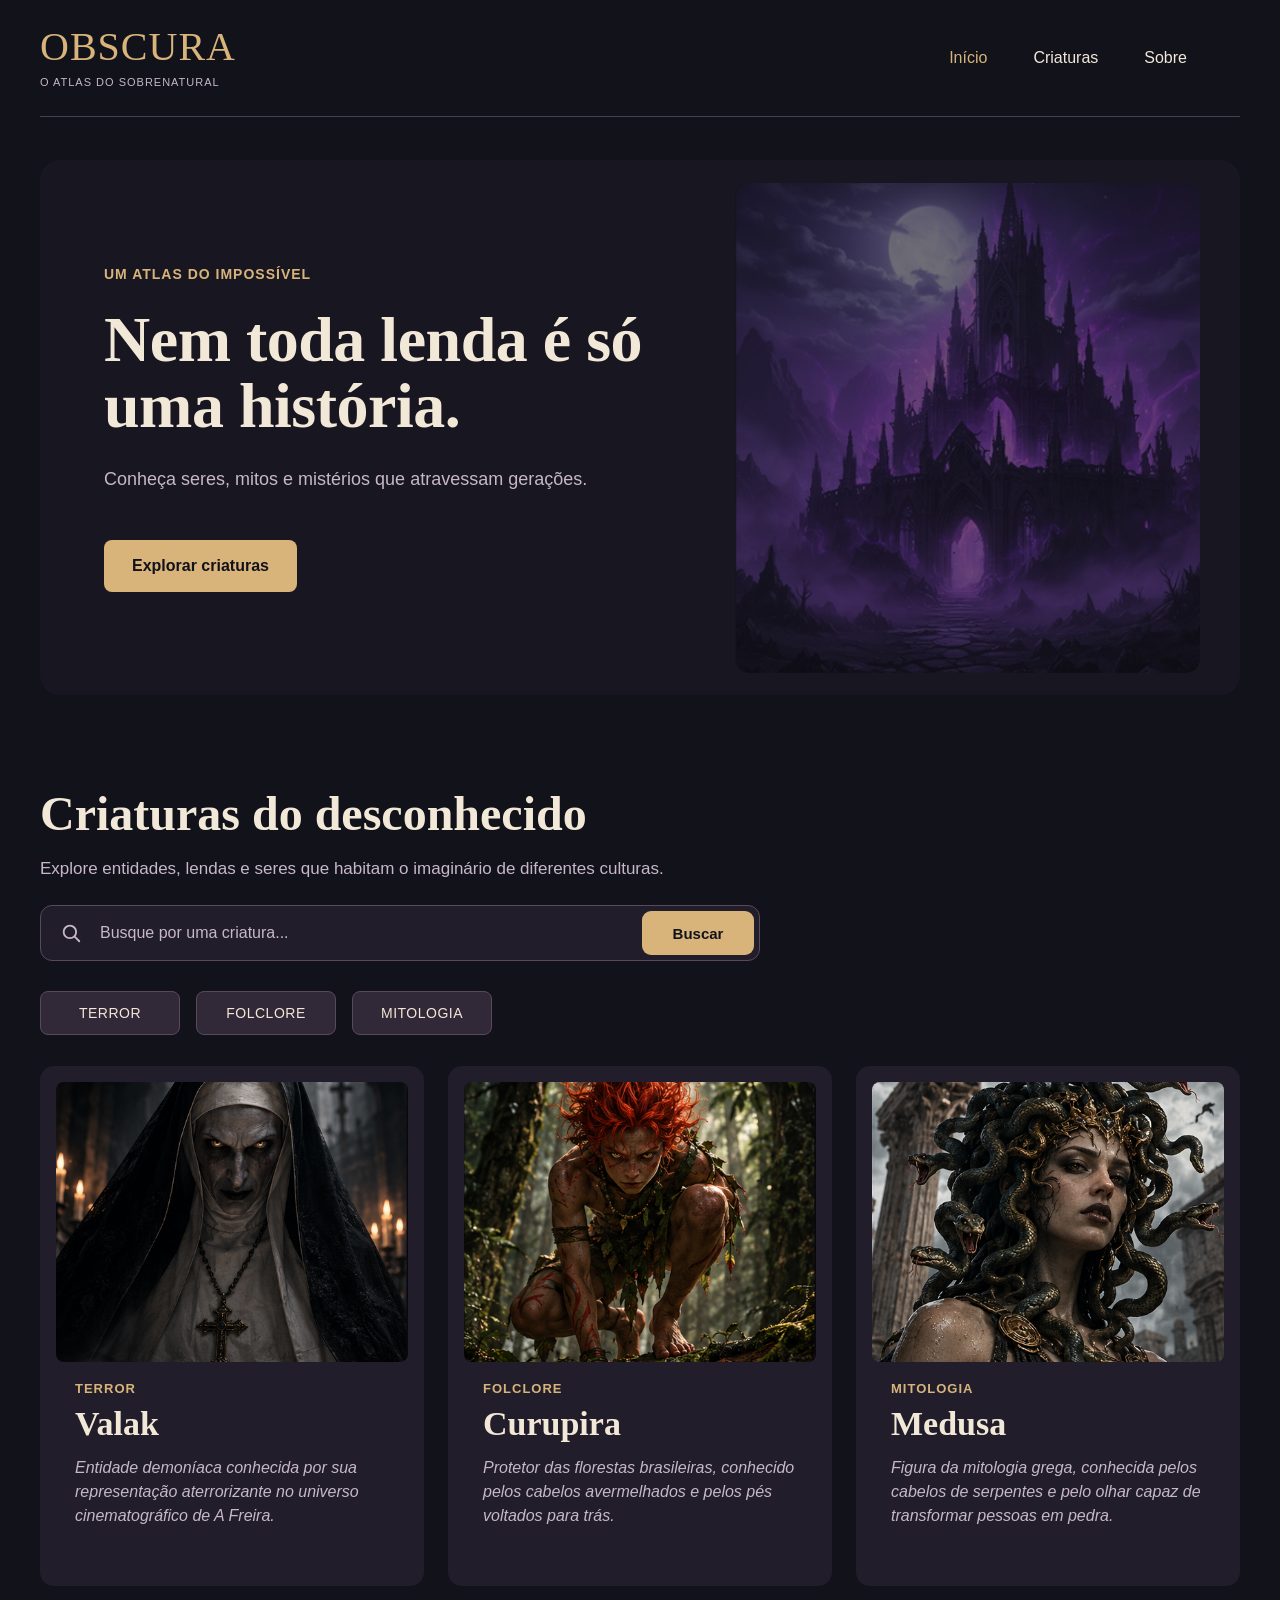
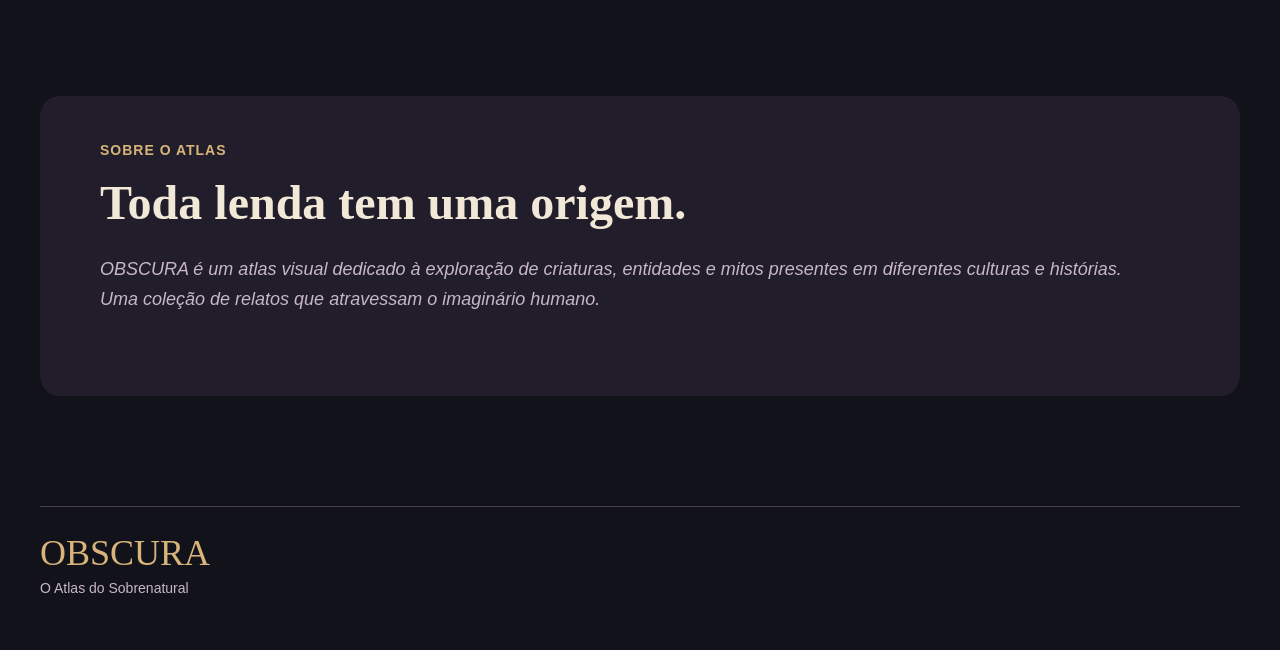
==== index.html @ 75704dc0 "Criar index.html para OBSCURA site redirecionamento" ====
<!DOCTYPE html>
<html lang="pt-BR">
<head>
    <meta charset="UTF-8">
    <meta name="viewport" content="width=device-width, initial-scale=1.0">
    <title>OBSCURA</title>
    <meta http-equiv="refresh" content="0; url=OBSCURA_Desktop/">
</head>
<body>
    <p>Abrindo o site OBSCURA...</p>
    <a href="OBSCURA_Desktop/">Clique aqui para acessar.</a>
</body>
</html>
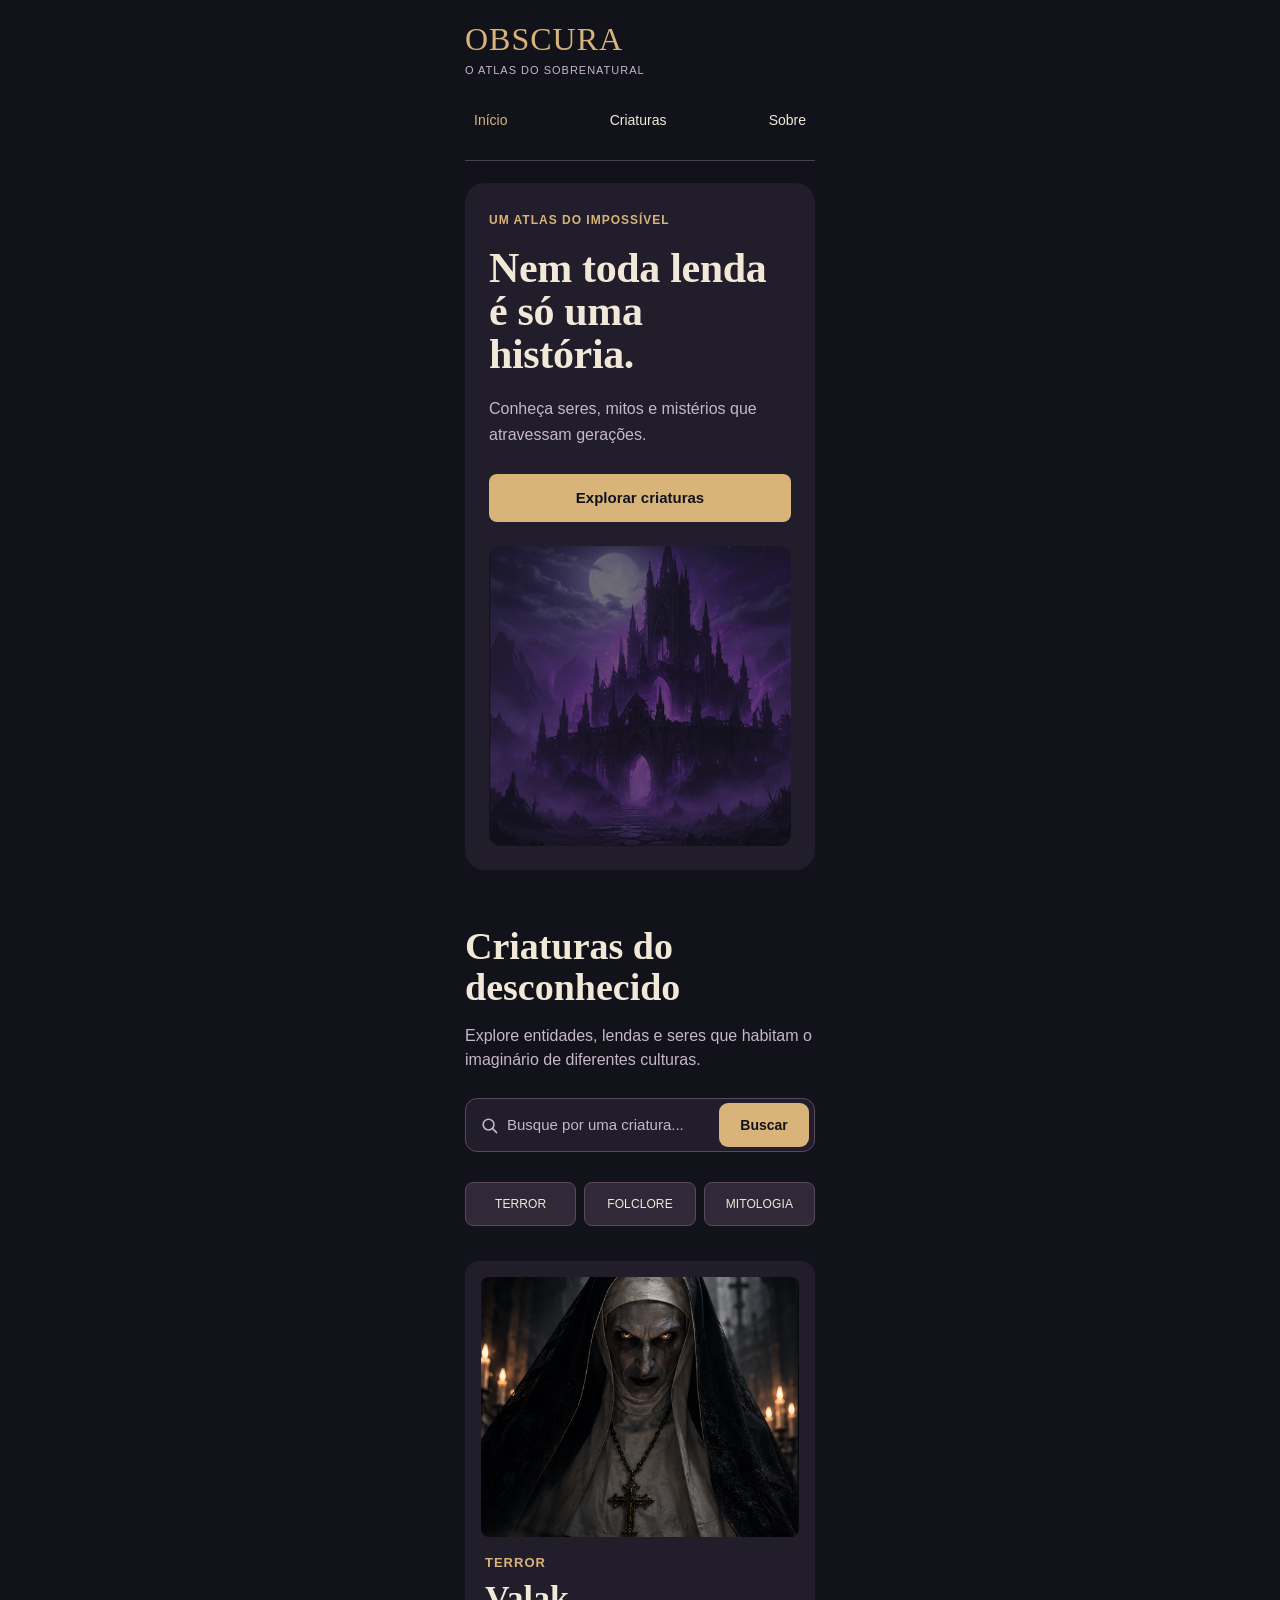
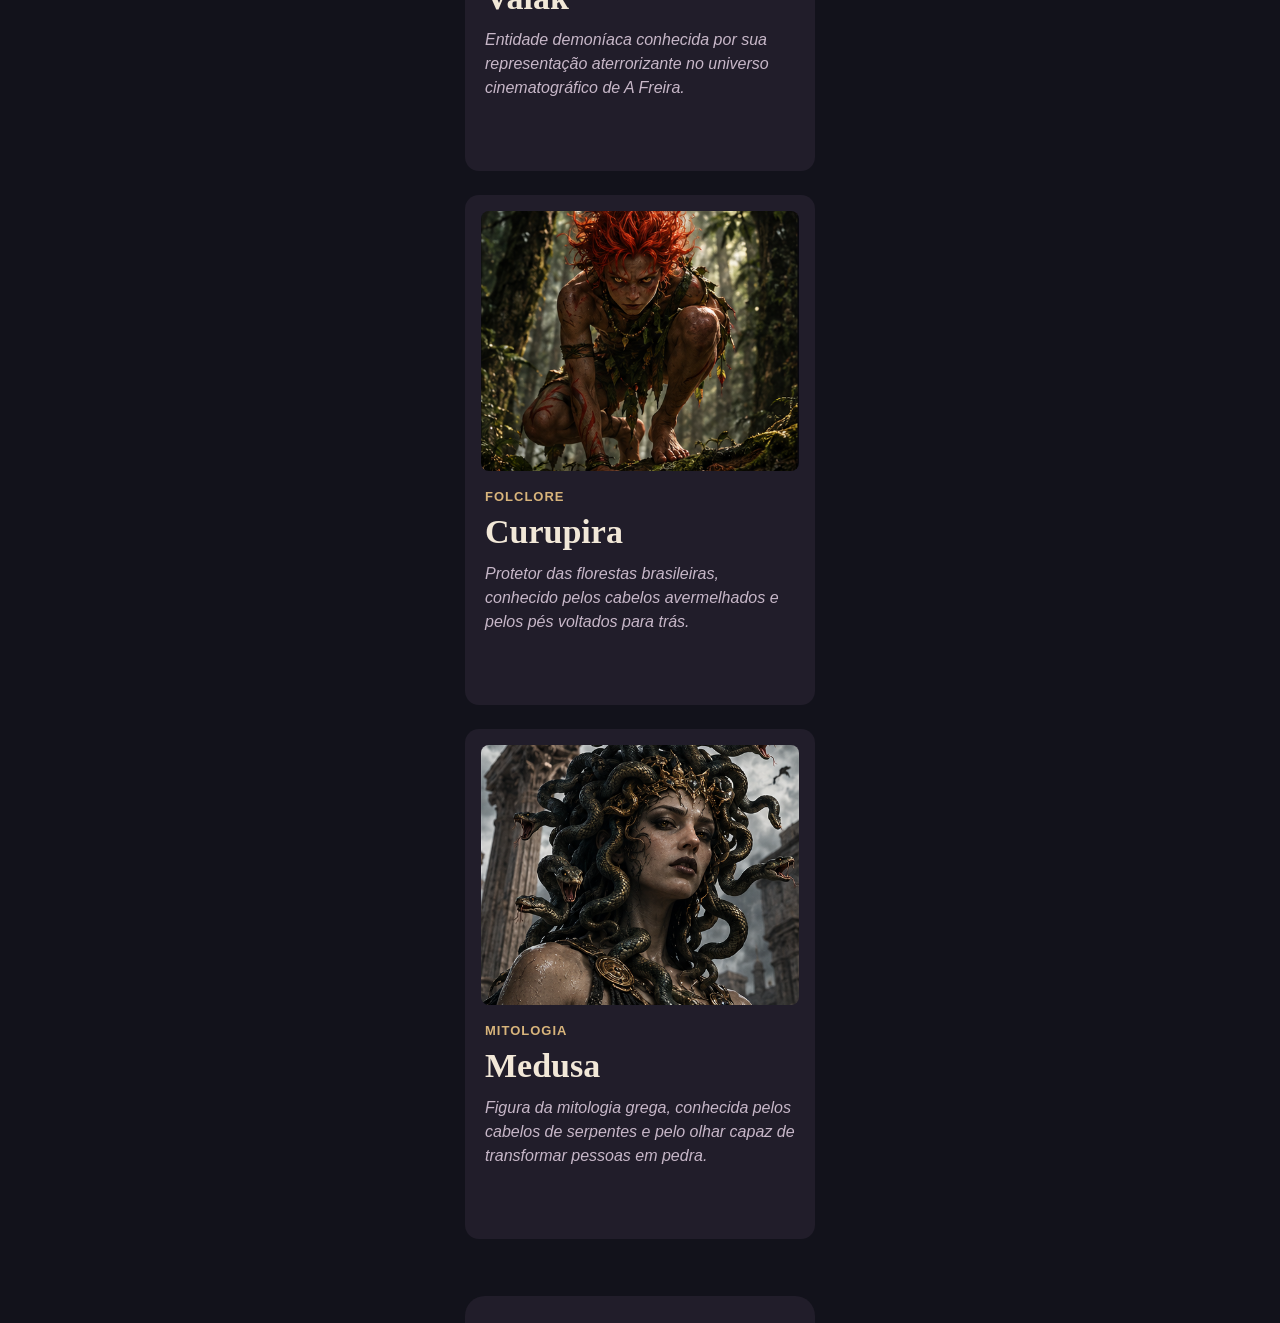
==== commit d1908ee5: "Atualizacao index para versao mobile" ====
--- a/index.html
+++ b/index.html
@@ -4,11 +4,11 @@
 <head>
     <meta charset="UTF-8">
     <meta name="viewport" content="width=device-width, initial-scale=1.0">
-    <title>OBSCURA</title>
-    <meta http-equiv="refresh" content="0; url=OBSCURA_Desktop/">
+    <title>OBSCURA - Mobile</title>
+    <meta http-equiv="refresh" content="0; url=OBSCURA_Mobile/">
 </head>
 <body>
-    <p>Abrindo o site OBSCURA...</p>
-    <a href="OBSCURA_Desktop/">Clique aqui para acessar.</a>
+    <p>Abrindo OBSCURA Mobile...</p>
+    <a href="OBSCURA_Mobile/">Clique aqui para acessar.</a>
 </body>
 </html>
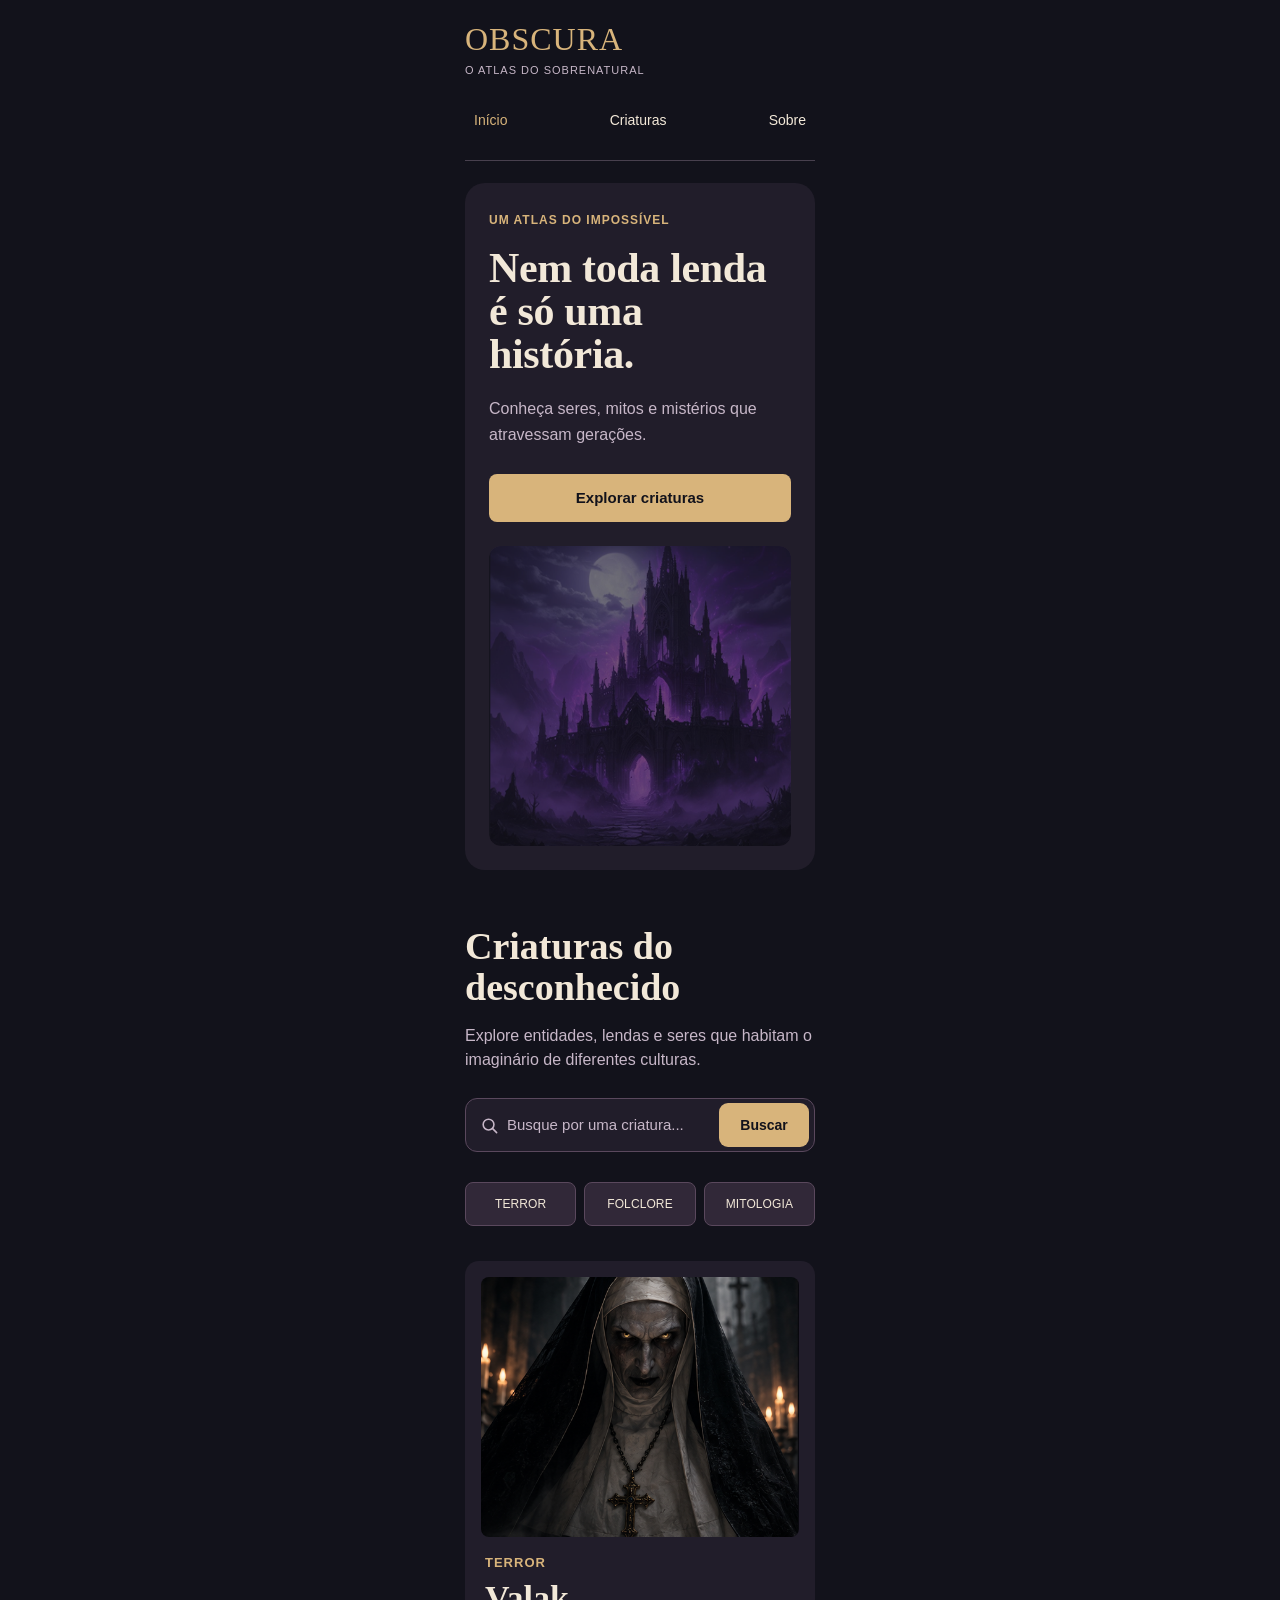
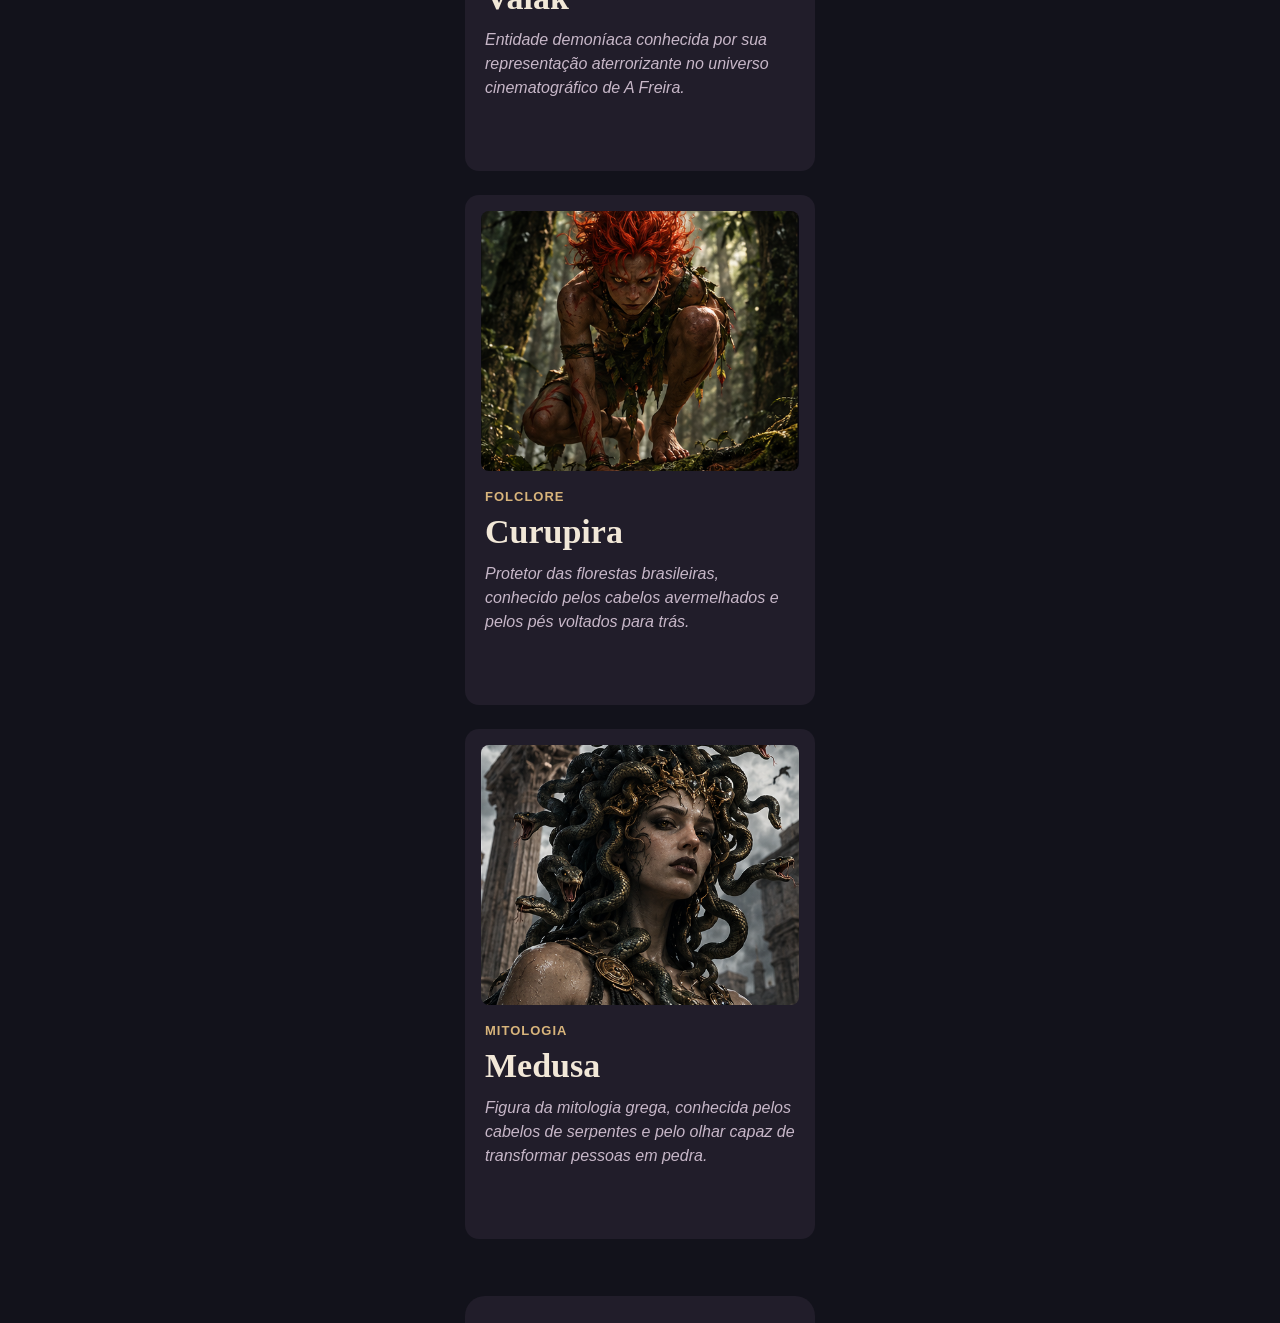
==== commit 436e20af: "Update link text for OBSCURA Mobile access" ====
--- a/index.html
+++ b/index.html
@@ -8,7 +8,8 @@
     <meta http-equiv="refresh" content="0; url=OBSCURA_Mobile/">
 </head>
 <body>
-    <p>Abrindo OBSCURA Mobile...</p>
-    <a href="OBSCURA_Mobile/">Clique aqui para acessar.</a>
+    <a href="./OBSCURA_Mobile/">
+        Abrir OBSCURA Mobile
+    </a>
 </body>
 </html>
